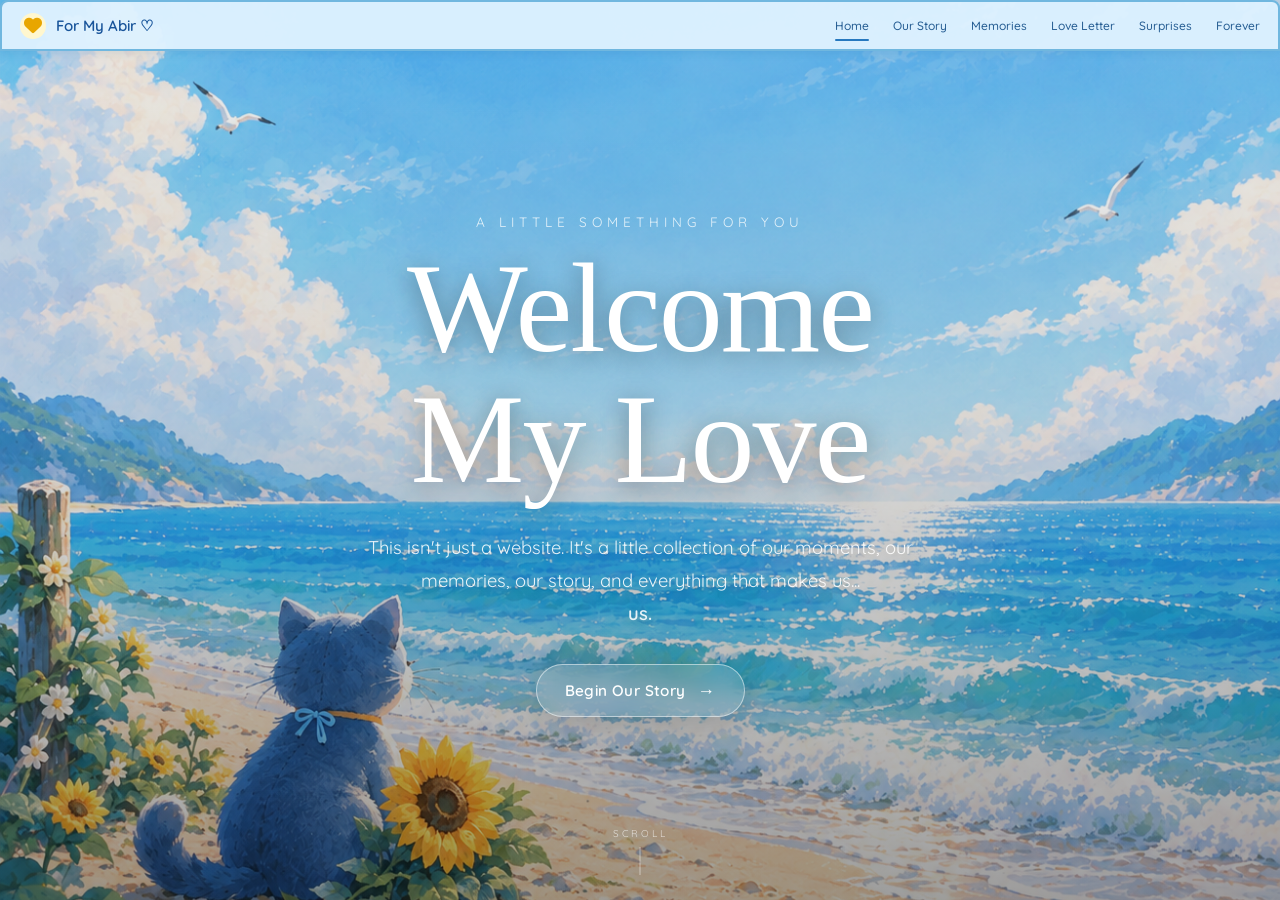
==== html/welcome.html @ 8bdf9747 "Add Abir love website" ====
<!DOCTYPE html>
<html lang="en">

<head>
    <meta charset="UTF-8">
    <meta name="viewport" content="width=device-width, initial-scale=1.0">

    <meta name="theme-color" content="#120b18">
    <meta name="description" content="A little world made just for us.">

    <title>Welcome, My Love ❤️</title>

    <!-- Google Font -->
    <link rel="preconnect" href="https://fonts.googleapis.com">
    <link rel="preconnect" href="https://fonts.gstatic.com" crossorigin>
    <link href="https://fonts.googleapis.com/css2?family=Quicksand:wght@400;500;600;700&display=swap" rel="stylesheet">

    <!-- Font Awesome -->
    <link rel="stylesheet"
        href="https://cdnjs.cloudflare.com/ajax/libs/font-awesome/6.5.2/css/all.min.css">

    <!-- Global CSS: Global Navbar Design -->
    <link rel="stylesheet" href="../global.css">

    <style>
        /* =========================================
           WELCOME PAGE BASE
        ========================================= */

        * {
            box-sizing: border-box;
        }

        html,
        body {
            margin: 0;
            padding: 0;
            width: 100%;
            min-height: 100%;
        }

        body {
            background: #120b18;
            color: white;
            overflow-x: hidden;
            font-family: 'Quicksand', sans-serif;
        }

        /* =========================================
           WELCOME HERO
        ========================================= */

        .welcome-page {
            position: relative;

            width: 100%;
            min-height: 100vh;
            min-height: 100svh;

            display: flex;
            align-items: center;
            justify-content: center;

            background-image: url("../img/welcome.png");
            background-size: cover;
            background-position: center center;
            background-repeat: no-repeat;

            overflow: hidden;
            isolation: isolate;
        }

        /* =========================================
           BACKGROUND BLUR
           Only when mobile menu is open
        ========================================= */

        .welcome-page::after {
            content: "";

            position: absolute;
            inset: -10px;

            background-image: url("../img/welcome.png");
            background-size: cover;
            background-position: center center;
            background-repeat: no-repeat;

            filter: blur(0);
            opacity: 0;

            z-index: 0;
            pointer-events: none;

            transition:
                filter 0.35s ease,
                opacity 0.35s ease;
        }

        .welcome-page.blur-background::after {
            filter: blur(5px);
            opacity: 1;
        }

        /* =========================================
           DARK OVERLAY
        ========================================= */

        .welcome-page::before {
            content: "";

            position: absolute;
            inset: 0;

            background: linear-gradient(
                180deg,
                rgba(0, 0, 0, 0.08) 0%,
                rgba(0, 0, 0, 0.12) 45%,
                rgba(0, 0, 0, 0.38) 100%
            );

            z-index: 1;
            pointer-events: none;
        }

        /* =========================================
           GLOBAL NAVBAR ON WELCOME PAGE
           Uses global.css classes and colors
        ========================================= */

        .welcome-header {
            position: absolute;

            top: 0;
            left: 0;

            width: 100%;


            z-index: 1000;

            background: transparent;
            border: none;
            box-shadow: none;

            font-family: 'Quicksand', sans-serif;
        }

        /*
           Keep global navbar blue design.
           Do not override .navbar colors, border,
           brand colors or dropdown styling.
        */

        .welcome-header .navbar {
            position: relative;
            top: auto;
            left: auto;

            width: 100%;
            min-height: 48px;

            margin: 0;
        }

        /* =========================================
           NAVBAR OVERLAY LAYER
        ========================================= */

        .welcome-blur-layer {
            position: fixed;
            inset: 0;

            z-index: 900;

            background: rgba(18, 11, 24, 0.20);

            backdrop-filter: blur(5px);
            -webkit-backdrop-filter: blur(5px);

            opacity: 0;
            visibility: hidden;
            pointer-events: none;

            transition:
                opacity 0.3s ease,
                visibility 0.3s ease;
        }

        .welcome-blur-layer.show {
            opacity: 1;
            visibility: visible;
            pointer-events: auto;
        }

        /* =========================================
           MAIN CONTENT
        ========================================= */

        .welcome-content {
            position: relative;

            z-index: 3;

            width: min(900px, 90%);

            padding: 110px 20px 80px;

            text-align: center;

            animation: welcomeFade 1.2s ease forwards;
        }

        /* =========================================
           EYEBROW
        ========================================= */

        .welcome-eyebrow {
            margin: 0 0 18px;

            font-size: clamp(
                0.65rem,
                1.5vw,
                0.85rem
            );

            letter-spacing: 5px;
            text-transform: uppercase;

            opacity: 0.8;
        }

        /* =========================================
           TITLE
        ========================================= */

        .welcome-title {
            margin: 0;

            font-family: Georgia, "Times New Roman", serif;

            font-size: clamp(
                3.5rem,
                10vw,
                8rem
            );

            font-weight: 400;

            line-height: 0.95;
            letter-spacing: -2px;

            text-shadow:
                0 5px 25px rgba(0, 0, 0, 0.35);
        }

        .welcome-title span {
            display: block;
        }

        .welcome-title .second-line {
            margin-top: 10px;
        }

        /* =========================================
           DESCRIPTION
        ========================================= */

        .welcome-description {
            width: min(580px, 100%);

            margin: 30px auto 0;

            font-size: clamp(
                0.95rem,
                2vw,
                1.15rem
            );

            line-height: 1.8;
            opacity: 0.88;

            text-shadow:
                0 2px 12px rgba(0, 0, 0, 0.3);
        }

        .welcome-description strong {
            font-weight: 600;
        }

        /* =========================================
           BEGIN OUR STORY BUTTON
        ========================================= */

        .welcome-button {
            display: inline-flex;

            align-items: center;
            justify-content: center;

            gap: 12px;

            min-width: 190px;

            margin-top: 34px;
            padding: 14px 28px;

            color: white;
            text-decoration: none;

            font-size: 0.95rem;
            letter-spacing: 0.4px;

            border: 1px solid rgba(255, 255, 255, 0.5);
            border-radius: 50px;

            background: rgba(255, 255, 255, 0.1);

            backdrop-filter: blur(10px);
            -webkit-backdrop-filter: blur(10px);

            box-shadow:
                0 8px 30px rgba(0, 0, 0, 0.15);

            transition:
                transform 0.3s ease,
                background 0.3s ease,
                border-color 0.3s ease;
        }

        .welcome-button:hover {
            transform: translateY(-3px);

            background: rgba(255, 255, 255, 0.18);
            border-color: rgba(255, 255, 255, 0.8);
        }

        .welcome-arrow {
            font-size: 1.1rem;

            transition: transform 0.3s ease;
        }

        .welcome-button:hover .welcome-arrow {
            transform: translateX(5px);
        }

        /* =========================================
           SCROLL INDICATOR
        ========================================= */

        .welcome-scroll {
            position: absolute;

            z-index: 4;

            bottom: 25px;
            left: 50%;

            transform: translateX(-50%);

            display: flex;
            flex-direction: column;
            align-items: center;

            gap: 8px;

            color: white;

            font-size: 0.62rem;
            letter-spacing: 3px;
            text-transform: uppercase;

            opacity: 0.65;

            animation: scrollMove 2s ease-in-out infinite;
        }

        .welcome-scroll-line {
            width: 1px;
            height: 28px;

            background: rgba(255, 255, 255, 0.7);
        }

        /* =========================================
           ANIMATIONS
        ========================================= */

        @keyframes welcomeFade {
            from {
                opacity: 0;
                transform: translateY(30px);
            }

            to {
                opacity: 1;
                transform: translateY(0);
            }
        }

        @keyframes scrollMove {
            0%,
            100% {
                transform: translate(-50%, 0);
            }

            50% {
                transform: translate(-50%, 7px);
            }
        }

        @keyframes heartbeat {
            0%,
            100% {
                transform: scale(1);
            }

            14% {
                transform: scale(1.18);
            }

            28% {
                transform: scale(1);
            }

            42% {
                transform: scale(1.12);
            }

            56% {
                transform: scale(1);
            }
        }

        /* =========================================
           TABLET
        ========================================= */

        @media (max-width: 800px) {
            .welcome-header {
                padding: 8px 12px;
            }

            .welcome-content {
                width: 94%;
            }
        }

        /* =========================================
           MOBILE
        ========================================= */

        @media (max-width: 600px) {
            .welcome-header {
                padding: 8px 10px;
            }

            /*
               The navbar dropdown is controlled
               by global.css. These adjustments
               keep it above the welcome content.
            */

            .welcome-header .navbar {
                min-height: 55px;
            }

            .welcome-content {
                width: 92%;

                padding: 100px 10px 70px;
            }

            .welcome-title {
                font-size: clamp(
                    3rem,
                    16vw,
                    5rem
                );
            }

            .welcome-description {
                font-size: 0.95rem;
                line-height: 1.7;
                margin-top: 24px;
            }

            .welcome-button {
                margin-top: 27px;
            }

            .welcome-scroll {
                bottom: 18px;
            }
        }

        /* =========================================
           SMALL HEIGHT DEVICES
        ========================================= */

        @media (max-height: 650px) {
            .welcome-content {
                padding-top: 85px;
                padding-bottom: 55px;
            }

            .welcome-description {
                margin-top: 18px;
            }

            .welcome-button {
                margin-top: 20px;
            }

            .welcome-scroll {
                display: none;
            }
        }

        /* =========================================
           ACCESSIBILITY
        ========================================= */

        @media (prefers-reduced-motion: reduce) {
            .welcome-content,
            .welcome-scroll,
            .welcome-logo-heart {
                animation: none;
            }

            *,
            *::before,
            *::after {
                scroll-behavior: auto !important;
                transition-duration: 0.01ms !important;
            }
        }
    </style>
</head>

<body>

    <!-- =========================================
         WELCOME HERO
    ========================================= -->

    <main class="welcome-page" id="welcomePage">

        <!-- =====================================
             GLOBAL NAVBAR
        ====================================== -->

        <header class="welcome-header">

            <div class="navbar">

                <!-- Brand -->
                <a href="welcome.html" class="nav-brand">
                    <span class="brand-icon">
                        <i class="fa-solid fa-heart"></i>
                    </span>

                    <span>For My Abir ♡</span>
                </a>

                <!-- Hamburger -->
                <button
                    class="menu-toggle"
                    id="welcomeMenu"
                    type="button"
                    aria-label="Toggle navigation"
                    aria-expanded="false"
                    aria-controls="welcomeNav"
                >
                    <i class="fa-solid fa-bars"></i>
                </button>

                <!-- Navigation Links -->
                <nav class="nav-links" id="welcomeNav">

                    <a href="welcome.html" class="active">
                        Home
                    </a>

                    <a href="story.html">
                        Our Story
                    </a>

                    <a href="memories.html">
                        Memories
                    </a>

                    <a href="letter.html">
                        Love Letter
                    </a>

                    <a href="surprises.html">
                        Surprises
                    </a>

                    <a href="forever.html">
                        Forever
                    </a>

                </nav>

            </div>

        </header>

        <!-- Blur Overlay -->
        <div
            class="welcome-blur-layer"
            id="blurLayer"
            aria-hidden="true"
        ></div>

        <!-- =====================================
             HERO CONTENT
        ====================================== -->

        <section class="welcome-content">

            <p class="welcome-eyebrow">
                A little something for you
            </p>

            <h1 class="welcome-title">
                <span>Welcome</span>
                <span class="second-line">My Love</span>
            </h1>

            <p class="welcome-description">
                This isn't just a website.
                It's a little collection of our moments,
                our memories, our story,
                and everything that makes us...

                <br>

                <strong>us.</strong>
            </p>

            <a href="story.html" class="welcome-button">
                <span>Begin Our Story</span>

                <span class="welcome-arrow">
                    →
                </span>
            </a>

        </section>

        <!-- =====================================
             SCROLL INDICATOR
        ====================================== -->

        <div class="welcome-scroll" aria-hidden="true">
            <span>Scroll</span>
            <span class="welcome-scroll-line"></span>
        </div>

    </main>

    <!-- =========================================
         NAVBAR JAVASCRIPT
    ========================================== -->

    <script>
        document.addEventListener("DOMContentLoaded", function () {

            const menuButton = document.getElementById("welcomeMenu");
            const navigation = document.getElementById("welcomeNav");
            const welcomePage = document.getElementById("welcomePage");
            const blurLayer = document.getElementById("blurLayer");

            if (!menuButton || !navigation || !welcomePage || !blurLayer) {
                return;
            }

            /* =====================================
               OPEN / CLOSE MENU
            ====================================== */

            function openMenu() {
                navigation.classList.add("open");
                blurLayer.classList.add("show");
                welcomePage.classList.add("blur-background");

                menuButton.setAttribute("aria-expanded", "true");
                menuButton.setAttribute("aria-label", "Close navigation");

                menuButton.innerHTML = '<i class="fa-solid fa-xmark"></i>';

                blurLayer.setAttribute("aria-hidden", "false");
                document.body.style.overflow = "hidden";
            }

            function closeMenu() {
                navigation.classList.remove("open");
                blurLayer.classList.remove("show");
                welcomePage.classList.remove("blur-background");

                menuButton.setAttribute("aria-expanded", "false");
                menuButton.setAttribute("aria-label", "Open navigation");

                menuButton.innerHTML = '<i class="fa-solid fa-bars"></i>';

                blurLayer.setAttribute("aria-hidden", "true");
                document.body.style.overflow = "";
            }

            function toggleMenu() {
                const isOpen = navigation.classList.contains("open");

                if (isOpen) {
                    closeMenu();
                } else {
                    openMenu();
                }
            }

            menuButton.addEventListener("click", toggleMenu);

            /* =====================================
               CLOSE ON OVERLAY CLICK
            ====================================== */

            blurLayer.addEventListener("click", closeMenu);

            /* =====================================
               CLOSE WHEN NAV LINK IS CLICKED
            ====================================== */

            navigation.querySelectorAll("a").forEach(function (link) {
                link.addEventListener("click", closeMenu);
            });

            /* =====================================
               CLOSE WITH ESCAPE KEY
            ====================================== */

            document.addEventListener("keydown", function (event) {
                if (event.key === "Escape") {
                    closeMenu();
                }
            });

            /* =====================================
               CLOSE MENU WHEN RESIZING TO DESKTOP
            ====================================== */

            window.addEventListener("resize", function () {
                if (window.innerWidth > 600) {
                    closeMenu();
                }
            });

        });
    </script>

</body>
</html>
---- global.css ----
/* =========================================
   GLOBAL STYLES
   For all 6 pages of Abir's website
========================================= */

*,
*::before,
*::after {
    box-sizing: border-box;
}

html {
    scroll-behavior: smooth;
}

body {
    margin: 0;
    padding: 0;
    font-family: 'Quicksand', sans-serif;
    overflow-x: hidden;
}


/* =========================================
   GLOBAL NAVBAR
   Same navbar for all pages
========================================= */

.navbar {
    width: 100%;
    min-height: 48px;

    display: flex;
    align-items: center;
    justify-content: space-between;

    padding: 8px 18px;

    background: rgba(222, 242, 255, 0.96);

    border: 2px solid #70b7df;
    border-radius: 8px 8px 0 0;

    position: sticky;
    top: 0;
    z-index: 1000;

    box-shadow: 0 2px 8px rgba(30, 100, 160, 0.12);

    font-family: 'Quicksand', sans-serif;
}


/* =========================================
   BRAND / LOGO
========================================= */

.nav-brand {
    display: flex;
    align-items: center;
    gap: 10px;

    color: #18549a;
    text-decoration: none;

    font-size: 15px;
    font-weight: 600;

    white-space: nowrap;
    flex-shrink: 0;
}

.brand-icon {
    width: 26px;
    height: 26px;

    display: flex;
    align-items: center;
    justify-content: center;

    color: #e8a600;
    background: #fff7cf;

    border-radius: 50%;
    font-size: 18px;

    flex-shrink: 0;
}


/* =========================================
   NAVIGATION LINKS
========================================= */

.nav-links {
    display: flex;
    align-items: center;
    gap: 24px;
}

.nav-links a {
    position: relative;

    padding: 8px 0;

    color: #245c92;
    text-decoration: none;

    font-size: 12px;
    font-weight: 500;

    white-space: nowrap;

    transition: color 0.25s ease;
}

/* Hover */

.nav-links a:hover {
    color: #0d3f7e;
}

/* Active page underline */

.nav-links a.active::after {
    content: "";

    position: absolute;
    bottom: 0;
    left: 0;

    width: 100%;
    height: 2px;

    background: #2678bf;
    border-radius: 5px;
}


/* =========================================
   HAMBURGER BUTTON
========================================= */

.menu-toggle {
    display: none;

    width: 38px;
    height: 35px;

    align-items: center;
    justify-content: center;

    border: 1px solid #9ac9e8;
    border-radius: 7px;

    color: #1b5b9c;
    background: #edf8ff;

    font-size: 19px;
    cursor: pointer;

    flex-shrink: 0;

    transition:
        background 0.25s ease,
        transform 0.25s ease;
}

.menu-toggle:hover {
    background: #d7edfc;
}

.menu-toggle:active {
    transform: scale(0.95);
}


/* =========================================
   NAVBAR BLUR OVERLAY
========================================= */

.blur-layer {
    position: fixed;
    inset: 0;

    z-index: 900;

    background: rgba(255, 250, 240, 0.18);

    backdrop-filter: blur(5px);
    -webkit-backdrop-filter: blur(5px);

    opacity: 0;
    visibility: hidden;
    pointer-events: none;

    transition:
        opacity 0.3s ease,
        visibility 0.3s ease;
}

.blur-layer.show {
    opacity: 1;
    visibility: visible;
    pointer-events: auto;
}


/* =========================================
   TABLET NAVBAR
========================================= */

@media (max-width: 800px) {

    .navbar {
        padding: 8px 12px;
    }

    .nav-links {
        gap: 14px;
    }

    .nav-links a {
        font-size: 11px;
    }

    .nav-brand {
        font-size: 14px;
    }
}


/* =========================================
   MOBILE NAVBAR
========================================= */

@media (max-width: 600px) {

    .navbar {
        min-height: 55px;
        padding: 8px 12px;
    }

    .nav-brand {
        font-size: 14px;
    }

    /* Show hamburger */

    .menu-toggle {
        display: flex;
    }

    /* Dropdown menu */

    .nav-links {
        position: absolute;

        top: calc(100% + 2px);
        left: 8px;
        right: 8px;

        display: flex;
        flex-direction: column;
        align-items: stretch;

        gap: 0;
        padding: 8px;

        background: rgba(229, 245, 255, 0.98);

        border: 1px solid #8ec3e4;
        border-radius: 10px;

        box-shadow: 0 8px 20px rgba(27, 80, 130, 0.18);

        opacity: 0;
        visibility: hidden;
        pointer-events: none;

        transform: translateY(-8px);

        transition:
            opacity 0.25s ease,
            visibility 0.25s ease,
            transform 0.25s ease;
    }

    /* Open dropdown */

    .nav-links.open {
        opacity: 1;
        visibility: visible;
        pointer-events: auto;

        transform: translateY(0);
    }

    /* Individual links */

    .nav-links a {
        display: flex;
        align-items: center;
        justify-content: flex-start;

        width: 100%;

        padding: 12px 14px;

        font-size: 14px;

        border-radius: 7px;
    }

    .nav-links a:hover {
        background: #d7edfc;
    }

    /* Active link */

    .nav-links a.active::after {
        display: none;
    }

    .nav-links a.active {
        background: #cce8fb;
        font-weight: 700;
    }
}


/* =========================================
   EXTRA SMALL MOBILE NAVBAR
========================================= */

@media (max-width: 380px) {

    .nav-brand {
        font-size: 13px;
        gap: 7px;
    }

    .brand-icon {
        width: 24px;
        height: 24px;
        font-size: 16px;
    }

    .navbar {
        padding: 7px 9px;
    }
}


/* =========================================
   GLOBAL TRANSPARENT GLASS BUTTON
   Welcome / Story / Memories / Letter /
   Surprises / Forever
========================================= */

.welcome-button {
    display: inline-flex;

    align-items: center;
    justify-content: center;

    gap: 12px;

    min-width: 190px;
    margin-top: 34px;
    padding: 14px 28px;

    color: white;
    text-decoration: none;

    font-family: 'Quicksand', sans-serif;
    font-size: 0.95rem;
    font-weight: 600;
    letter-spacing: 0.4px;

    border: 1px solid rgba(255, 255, 255, 0.5);
    border-radius: 50px;

    background: rgba(255, 255, 255, 0.1);

    backdrop-filter: blur(10px);
    -webkit-backdrop-filter: blur(10px);

    box-shadow: 0 8px 30px rgba(0, 0, 0, 0.15);

    cursor: pointer;

    transition:
        transform 0.3s ease,
        background 0.3s ease,
        border-color 0.3s ease,
        box-shadow 0.3s ease;
}

/* Glass button hover */

.welcome-button:hover {
    transform: translateY(-3px);

    background: rgba(255, 255, 255, 0.18);
    border-color: rgba(255, 255, 255, 0.8);

    box-shadow: 0 10px 30px rgba(0, 0, 0, 0.2);
}

/* Arrow */

.welcome-arrow {
    display: inline-block;

    font-size: 1.1rem;

    transition: transform 0.3s ease;
}

/* Arrow hover animation */

.welcome-button:hover .welcome-arrow {
    transform: translateX(5px);
}

/* Keyboard accessibility */

.welcome-button:focus-visible {
    outline: 2px solid white;
    outline-offset: 4px;
}


/* =========================================
   GLOBAL PAGE NAVIGATION
   Previous / Next buttons
========================================= */

.page-navigation {
    width: 90%;
    max-width: 900px;

    margin: 50px auto 40px;

    display: flex;
    justify-content: space-between;
    align-items: center;

    gap: 20px;
}

/* Page navigation buttons use the same
   transparent glass design as Welcome */

.page-btn {
    display: inline-flex;

    align-items: center;
    justify-content: center;

    gap: 12px;

    min-width: 170px;
    padding: 14px 28px;

    color: white;
    text-decoration: none;

    font-family: 'Quicksand', sans-serif;
    font-size: 0.95rem;
    font-weight: 600;
    letter-spacing: 0.4px;

    border: 1px solid rgba(255, 255, 255, 0.5);
    border-radius: 50px;

    background: rgba(255, 255, 255, 0.1);

    backdrop-filter: blur(10px);
    -webkit-backdrop-filter: blur(10px);

    box-shadow: 0 8px 30px rgba(0, 0, 0, 0.15);

    transition:
        transform 0.3s ease,
        background 0.3s ease,
        border-color 0.3s ease,
        box-shadow 0.3s ease;
}

/* Hover */

.page-btn:hover {
    transform: translateY(-3px);

    background: rgba(255, 255, 255, 0.18);
    border-color: rgba(255, 255, 255, 0.8);

    box-shadow: 0 10px 30px rgba(0, 0, 0, 0.2);
}

/* Button arrow */

.page-btn i {
    transition: transform 0.3s ease;
}

.page-btn:hover i {
    transform: translateX(5px);
}

/* Previous arrow */

.page-btn.prev-btn:hover i {
    transform: translateX(-5px);
}

/* Keyboard accessibility */

.page-btn:focus-visible {
    outline: 2px solid white;
    outline-offset: 4px;
}


/* =========================================
   MOBILE GLASS BUTTONS
========================================= */

@media (max-width: 600px) {

    .welcome-button {
        min-width: 170px;
        padding: 13px 22px;
        font-size: 0.88rem;
    }

    .page-navigation {
        width: 90%;

        gap: 12px;
        margin: 35px auto 30px;
    }

    .page-btn {
        min-width: 0;
        flex: 1;

        padding: 13px 16px;

        font-size: 0.85rem;
        gap: 8px;
    }
}


/* =========================================
   VERY SMALL MOBILE BUTTONS
========================================= */

@media (max-width: 380px) {

    .welcome-button {
        min-width: 150px;
        padding: 12px 18px;
        font-size: 0.82rem;
    }

    .page-navigation {
        gap: 10px;
    }

    .page-btn {
        padding: 12px 10px;
        font-size: 0.78rem;
        gap: 6px;
    }
}


/* =========================================
   REDUCED MOTION ACCESSIBILITY
========================================= */

@media (prefers-reduced-motion: reduce) {

    html {
        scroll-behavior: auto;
    }

    *,
    *::before,
    *::after {
        animation-duration: 0.01ms !important;
        animation-iteration-count: 1 !important;
        transition-duration: 0.01ms !important;
    }
}

/* =========================================
   GLOBAL STYLES
   For all 6 pages of Abir's website
========================================= */

*,
*::before,
*::after {
    box-sizing: border-box;
}

html {
    scroll-behavior: smooth;
}

body {
    margin: 0;
    padding: 0;
    font-family: 'Quicksand', sans-serif;
    overflow-x: hidden;
}


/* =========================================
   GLOBAL NAVBAR
   Same navbar for all pages
========================================= */

.navbar {
    width: 100%;
    min-height: 48px;

    display: flex;
    align-items: center;
    justify-content: space-between;

    padding: 8px 18px;

    background: rgba(222, 242, 255, 0.96);

    border: 2px solid #70b7df;
    border-radius: 8px 8px 0 0;

    position: sticky;
    top: 0;
    z-index: 1000;

    box-shadow: 0 2px 8px rgba(30, 100, 160, 0.12);

    font-family: 'Quicksand', sans-serif;
}


/* =========================================
   BRAND / LOGO
========================================= */

.nav-brand {
    display: flex;
    align-items: center;
    gap: 10px;

    color: #18549a;
    text-decoration: none;

    font-size: 15px;
    font-weight: 600;

    white-space: nowrap;
    flex-shrink: 0;
}

.brand-icon {
    width: 26px;
    height: 26px;

    display: flex;
    align-items: center;
    justify-content: center;

    color: #e8a600;
    background: #fff7cf;

    border-radius: 50%;
    font-size: 18px;

    flex-shrink: 0;
}


/* =========================================
   NAVIGATION LINKS
========================================= */

.nav-links {
    display: flex;
    align-items: center;
    gap: 24px;
}

.nav-links a {
    position: relative;

    padding: 8px 0;

    color: #245c92;
    text-decoration: none;

    font-size: 12px;
    font-weight: 500;

    white-space: nowrap;

    transition: color 0.25s ease;
}

/* Hover */

.nav-links a:hover {
    color: #0d3f7e;
}

/* Active page underline */

.nav-links a.active::after {
    content: "";

    position: absolute;
    bottom: 0;
    left: 0;

    width: 100%;
    height: 2px;

    background: #2678bf;
    border-radius: 5px;
}


/* =========================================
   HAMBURGER BUTTON
========================================= */

.menu-toggle {
    display: none;

    width: 38px;
    height: 35px;

    align-items: center;
    justify-content: center;

    border: 1px solid #9ac9e8;
    border-radius: 7px;

    color: #1b5b9c;
    background: #edf8ff;

    font-size: 19px;
    cursor: pointer;

    flex-shrink: 0;

    transition:
        background 0.25s ease,
        transform 0.25s ease;
}

.menu-toggle:hover {
    background: #d7edfc;
}

.menu-toggle:active {
    transform: scale(0.95);
}


/* =========================================
   NAVBAR BLUR OVERLAY
========================================= */

.blur-layer {
    position: fixed;
    inset: 0;

    z-index: 900;

    background: rgba(255, 250, 240, 0.18);

    backdrop-filter: blur(5px);
    -webkit-backdrop-filter: blur(5px);

    opacity: 0;
    visibility: hidden;
    pointer-events: none;

    transition:
        opacity 0.3s ease,
        visibility 0.3s ease;
}

.blur-layer.show {
    opacity: 1;
    visibility: visible;
    pointer-events: auto;
}


/* =========================================
   TABLET NAVBAR
========================================= */

@media (max-width: 800px) {

    .navbar {
        padding: 8px 12px;
    }

    .nav-links {
        gap: 14px;
    }

    .nav-links a {
        font-size: 11px;
    }

    .nav-brand {
        font-size: 14px;
    }
}


/* =========================================
   MOBILE NAVBAR
========================================= */

@media (max-width: 600px) {

    .navbar {
        min-height: 55px;
        padding: 8px 12px;
    }

    .nav-brand {
        font-size: 14px;
    }

    /* Show hamburger */

    .menu-toggle {
        display: flex;
    }

    /* Dropdown menu */

    .nav-links {
        position: absolute;

        top: calc(100% + 2px);
        left: 8px;
        right: 8px;

        display: flex;
        flex-direction: column;
        align-items: stretch;

        gap: 0;
        padding: 8px;

        background: rgba(229, 245, 255, 0.98);

        border: 1px solid #8ec3e4;
        border-radius: 10px;

        box-shadow: 0 8px 20px rgba(27, 80, 130, 0.18);

        opacity: 0;
        visibility: hidden;
        pointer-events: none;

        transform: translateY(-8px);

        transition:
            opacity 0.25s ease,
            visibility 0.25s ease,
            transform 0.25s ease;
    }

    /* Open dropdown */

    .nav-links.open {
        opacity: 1;
        visibility: visible;
        pointer-events: auto;

        transform: translateY(0);
    }

    /* Individual links */

    .nav-links a {
        display: flex;
        align-items: center;
        justify-content: flex-start;

        width: 100%;

        padding: 12px 14px;

        font-size: 14px;

        border-radius: 7px;
    }

    .nav-links a:hover {
        background: #d7edfc;
    }

    /* Active link */

    .nav-links a.active::after {
        display: none;
    }

    .nav-links a.active {
        background: #cce8fb;
        font-weight: 700;
    }
}


/* =========================================
   EXTRA SMALL MOBILE NAVBAR
========================================= */

@media (max-width: 380px) {

    .nav-brand {
        font-size: 13px;
        gap: 7px;
    }

    .brand-icon {
        width: 24px;
        height: 24px;
        font-size: 16px;
    }

    .navbar {
        padding: 7px 9px;
    }
}


/* =========================================
   GLOBAL TRANSPARENT GLASS BUTTON
   Welcome / Story / Memories / Letter /
   Surprises / Forever
========================================= */

.welcome-button {
    display: inline-flex;

    align-items: center;
    justify-content: center;

    gap: 12px;

    min-width: 190px;
    margin-top: 34px;
    padding: 14px 28px;

    color: white;
    text-decoration: none;

    font-family: 'Quicksand', sans-serif;
    font-size: 0.95rem;
    font-weight: 600;
    letter-spacing: 0.4px;

    border: 1px solid rgba(255, 255, 255, 0.5);
    border-radius: 50px;

    background: rgba(255, 255, 255, 0.1);

    backdrop-filter: blur(10px);
    -webkit-backdrop-filter: blur(10px);

    box-shadow: 0 8px 30px rgba(0, 0, 0, 0.15);

    cursor: pointer;

    transition:
        transform 0.3s ease,
        background 0.3s ease,
        border-color 0.3s ease,
        box-shadow 0.3s ease;
}

/* Glass button hover */

.welcome-button:hover {
    transform: translateY(-3px);

    background: rgba(255, 255, 255, 0.18);
    border-color: rgba(255, 255, 255, 0.8);

    box-shadow: 0 10px 30px rgba(0, 0, 0, 0.2);
}

/* Arrow */

.welcome-arrow {
    display: inline-block;

    font-size: 1.1rem;

    transition: transform 0.3s ease;
}

/* Arrow hover animation */

.welcome-button:hover .welcome-arrow {
    transform: translateX(5px);
}

/* Keyboard accessibility */

.welcome-button:focus-visible {
    outline: 2px solid white;
    outline-offset: 4px;
}


/* =========================================
   GLOBAL PAGE NAVIGATION
   Previous / Next buttons
========================================= */

.page-navigation {
    width: 90%;
    max-width: 900px;

    margin: 50px auto 40px;

    display: flex;
    justify-content: space-between;
    align-items: center;

    gap: 20px;
}

/* Page navigation buttons use the same
   transparent glass design as Welcome */

.page-btn {
    display: inline-flex;

    align-items: center;
    justify-content: center;

    gap: 12px;

    min-width: 170px;
    padding: 14px 28px;

    color: white;
    text-decoration: none;

    font-family: 'Quicksand', sans-serif;
    font-size: 0.95rem;
    font-weight: 600;
    letter-spacing: 0.4px;

    border: 1px solid rgba(255, 255, 255, 0.5);
    border-radius: 50px;

    background: rgba(255, 255, 255, 0.1);

    backdrop-filter: blur(10px);
    -webkit-backdrop-filter: blur(10px);

    box-shadow: 0 8px 30px rgba(0, 0, 0, 0.15);

    transition:
        transform 0.3s ease,
        background 0.3s ease,
        border-color 0.3s ease,
        box-shadow 0.3s ease;
}

/* Hover */

.page-btn:hover {
    transform: translateY(-3px);

    background: rgba(255, 255, 255, 0.18);
    border-color: rgba(255, 255, 255, 0.8);

    box-shadow: 0 10px 30px rgba(0, 0, 0, 0.2);
}

/* Button arrow */

.page-btn i {
    transition: transform 0.3s ease;
}

.page-btn:hover i {
    transform: translateX(5px);
}

/* Previous arrow */

.page-btn.prev-btn:hover i {
    transform: translateX(-5px);
}

/* Keyboard accessibility */

.page-btn:focus-visible {
    outline: 2px solid white;
    outline-offset: 4px;
}


/* =========================================
   MOBILE GLASS BUTTONS
========================================= */

@media (max-width: 600px) {

    .welcome-button {
        min-width: 170px;
        padding: 13px 22px;
        font-size: 0.88rem;
    }

    .page-navigation {
        width: 90%;

        gap: 12px;
        margin: 35px auto 30px;
    }

    .page-btn {
        min-width: 0;
        flex: 1;

        padding: 13px 16px;

        font-size: 0.85rem;
        gap: 8px;
    }
}


/* =========================================
   VERY SMALL MOBILE BUTTONS
========================================= */

@media (max-width: 380px) {

    .welcome-button {
        min-width: 150px;
        padding: 12px 18px;
        font-size: 0.82rem;
    }

    .page-navigation {
        gap: 10px;
    }

    .page-btn {
        padding: 12px 10px;
        font-size: 0.78rem;
        gap: 6px;
    }
}


/* =========================================
   REDUCED MOTION ACCESSIBILITY
========================================= */

@media (prefers-reduced-motion: reduce) {

    html {
        scroll-behavior: auto;
    }

    *,
    *::before,
    *::after {
        animation-duration: 0.01ms !important;
        animation-iteration-count: 1 !important;
        transition-duration: 0.01ms !important;
    }
}
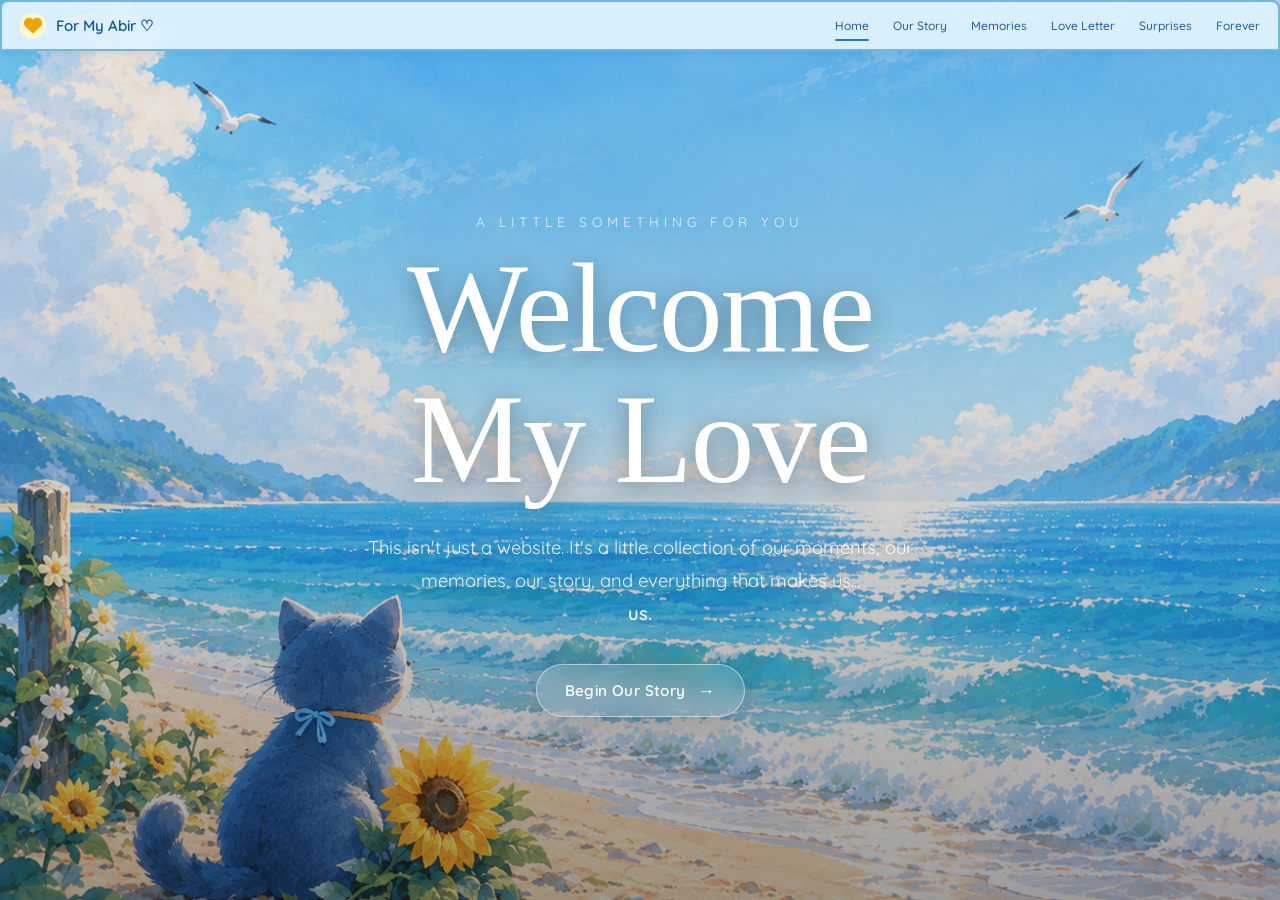
==== commit 2b10391f: "Update welcome.html" ====
--- a/html/welcome.html
+++ b/html/welcome.html
@@ -653,15 +653,6 @@
 
         </section>
 
-        <!-- =====================================
-             SCROLL INDICATOR
-        ====================================== -->
-
-        <div class="welcome-scroll" aria-hidden="true">
-            <span>Scroll</span>
-            <span class="welcome-scroll-line"></span>
-        </div>
-
     </main>
 
     <!-- =========================================
@@ -762,4 +753,4 @@
     </script>
 
 </body>
-</html>+</html>
